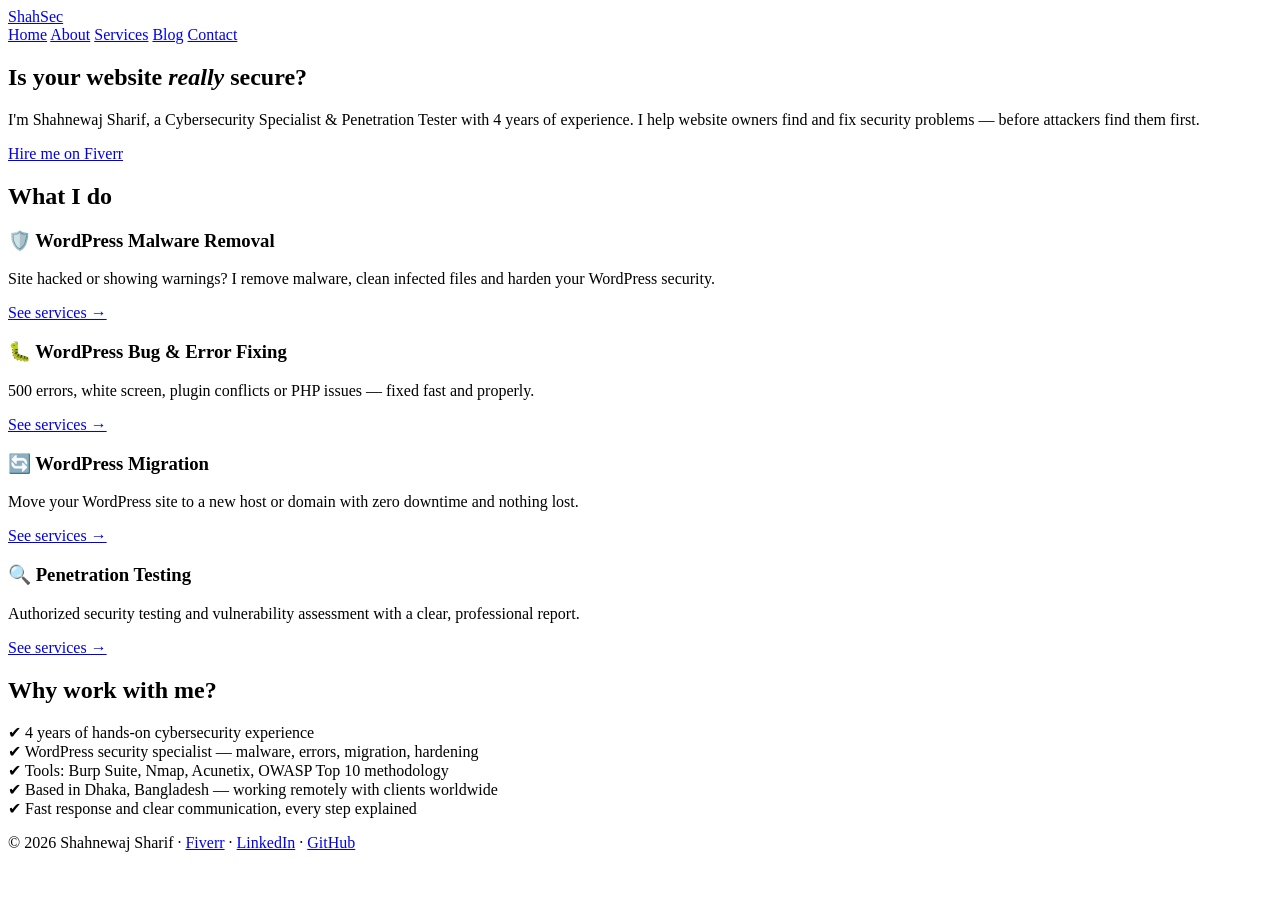
==== index.html @ 35610202 "Create index.html" ====
<!DOCTYPE html>
<html lang="en">
<head>
<meta charset="UTF-8">
<meta name="viewport" content="width=device-width, initial-scale=1.0">
<title>Shahnewaj Sharif — Cybersecurity Specialist & Penetration Tester</title>
<meta name="description" content="Cybersecurity Specialist & Penetration Tester. WordPress malware removal, bug fixing, migration and penetration testing. 4 years of experience, Dhaka, Bangladesh — working remotely worldwide.">
<link rel="stylesheet" href="style.css">
</head>
<body>
<header>
  <a class="logo" href="index.html">Shah<span>Sec</span></a>
  <nav>
    <a href="index.html" class="active">Home</a>
    <a href="about.html">About</a>
    <a href="services.html">Services</a>
    <a href="blog.html">Blog</a>
    <a href="contact.html">Contact</a>
  </nav>
</header>

<section class="hero">
  <h1>Is your website <em>really</em> secure?</h1>
  <p>I'm Shahnewaj Sharif, a Cybersecurity Specialist &amp; Penetration Tester with 4 years of experience. I help website owners find and fix security problems — before attackers find them first.</p>
  <a class="btn" href="https://www.fiverr.com/shahcyber">Hire me on Fiverr</a>
</section>

<div class="wrap">
  <h2>What I do</h2>
  <div class="cards">
    <div class="card">
      <h3>🛡️ WordPress Malware Removal</h3>
      <p>Site hacked or showing warnings? I remove malware, clean infected files and harden your WordPress security.</p>
      <a href="services.html">See services →</a>
    </div>
    <div class="card">
      <h3>🐛 WordPress Bug &amp; Error Fixing</h3>
      <p>500 errors, white screen, plugin conflicts or PHP issues — fixed fast and properly.</p>
      <a href="services.html">See services →</a>
    </div>
    <div class="card">
      <h3>🔄 WordPress Migration</h3>
      <p>Move your WordPress site to a new host or domain with zero downtime and nothing lost.</p>
      <a href="services.html">See services →</a>
    </div>
    <div class="card">
      <h3>🔍 Penetration Testing</h3>
      <p>Authorized security testing and vulnerability assessment with a clear, professional report.</p>
      <a href="services.html">See services →</a>
    </div>
  </div>
</div>

<div class="wrap">
  <h2>Why work with me?</h2>
  <p>✔ 4 years of hands-on cybersecurity experience<br>
  ✔ WordPress security specialist — malware, errors, migration, hardening<br>
  ✔ Tools: Burp Suite, Nmap, Acunetix, OWASP Top 10 methodology<br>
  ✔ Based in Dhaka, Bangladesh — working remotely with clients worldwide<br>
  ✔ Fast response and clear communication, every step explained</p>
</div>

<footer>
  © 2026 Shahnewaj Sharif · <a href="https://www.fiverr.com/shahcyber">Fiverr</a> · <a href="https://www.linkedin.com/in/shahnewaj-sharif-12657544a">LinkedIn</a> · <a href="https://github.com/shahsec">GitHub</a>
</footer>
</body>
</html>
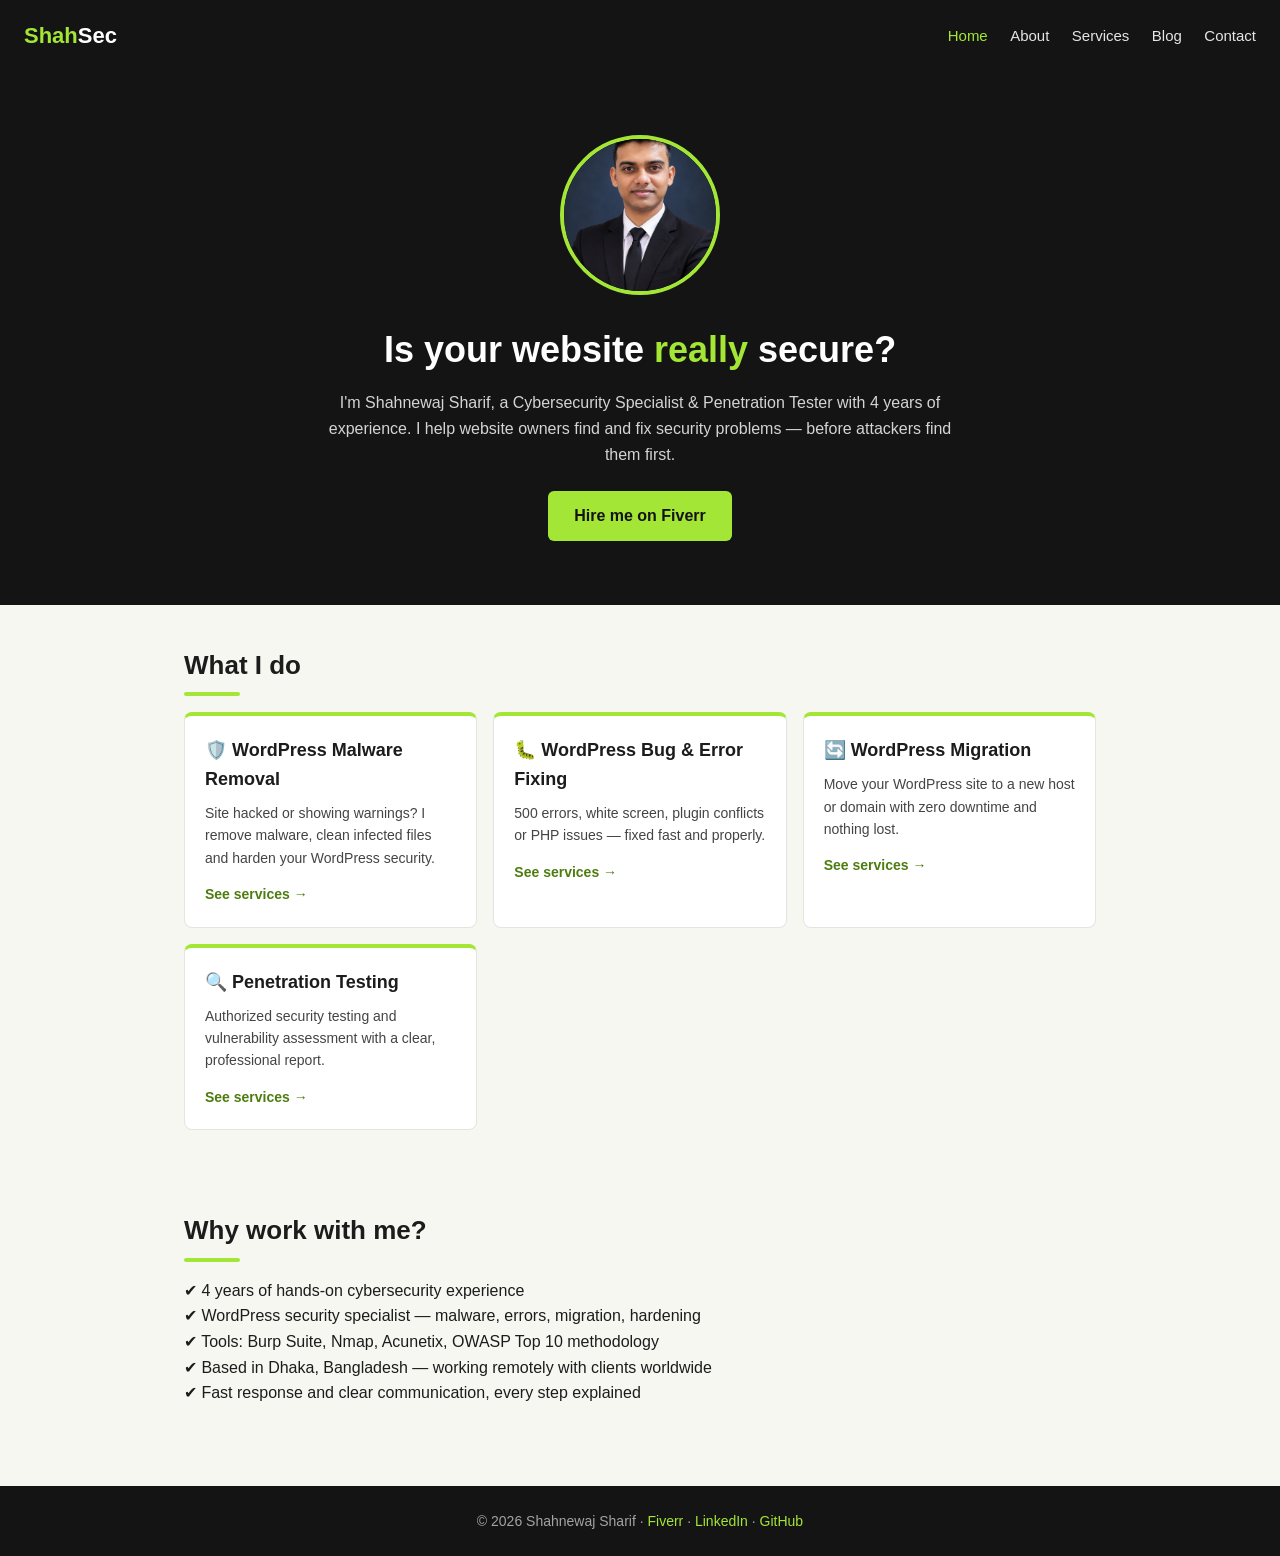
==== commit 46ebb9be: "Update index.html" ====
--- a/index.html
+++ b/index.html
@@ -20,6 +20,7 @@
 </header>
 
 <section class="hero">
+<img src="profile.png" alt="Shahnewaj Sharif" class="profile-pic">
   <h1>Is your website <em>really</em> secure?</h1>
   <p>I'm Shahnewaj Sharif, a Cybersecurity Specialist &amp; Penetration Tester with 4 years of experience. I help website owners find and fix security problems — before attackers find them first.</p>
   <a class="btn" href="https://www.fiverr.com/shahcyber">Hire me on Fiverr</a>
--- a/style.css
+++ b/style.css
@@ -0,0 +1,29 @@
+* { margin: 0; padding: 0; box-sizing: border-box; }
+body { font-family: 'Segoe UI', Arial, sans-serif; background: #f7f7f2; color: #1c1c1c; line-height: 1.6; }
+header { background: #141414; padding: 18px 24px; display: flex; flex-wrap: wrap; align-items: center; justify-content: space-between; }
+.logo { color: #a3e635; font-size: 22px; font-weight: 700; text-decoration: none; }
+.logo span { color: #ffffff; }
+nav a { color: #e5e5e5; text-decoration: none; margin-left: 18px; font-size: 15px; }
+nav a:hover, nav a.active { color: #a3e635; }
+.hero { background: #141414; color: #fff; padding: 64px 24px; text-align: center; }
+.hero h1 { font-size: 36px; margin-bottom: 12px; }
+.hero h1 em { color: #a3e635; font-style: normal; }
+.hero p { max-width: 640px; margin: 0 auto 24px; color: #d4d4d4; }
+.btn { display: inline-block; background: #a3e635; color: #141414; padding: 12px 26px; border-radius: 6px; text-decoration: none; font-weight: 700; }
+.btn:hover { background: #84cc16; }
+.wrap { max-width: 960px; margin: 0 auto; padding: 40px 24px; }
+h2 { font-size: 26px; margin-bottom: 16px; }
+h2::after { content: ''; display: block; width: 56px; height: 4px; background: #a3e635; margin-top: 6px; border-radius: 2px; }
+.cards { display: grid; grid-template-columns: repeat(auto-fit, minmax(220px, 1fr)); gap: 16px; margin-top: 8px; }
+.card { background: #fff; border: 1px solid #e5e5e0; border-top: 4px solid #a3e635; border-radius: 8px; padding: 20px; }
+.card h3 { font-size: 18px; margin-bottom: 8px; }
+.card p { font-size: 14px; color: #444; margin-bottom: 12px; }
+.card a { color: #4d7c0f; font-weight: 700; text-decoration: none; font-size: 14px; }
+.card a:hover { text-decoration: underline; }
+article { background: #fff; border: 1px solid #e5e5e0; border-radius: 8px; padding: 24px; margin-bottom: 20px; }
+article h3 { margin-bottom: 6px; }
+article .date { font-size: 13px; color: #777; margin-bottom: 10px; }
+article ul { margin: 10px 0 10px 20px; }
+footer { background: #141414; color: #a3a3a3; text-align: center; padding: 24px; font-size: 14px; margin-top: 40px; }
+footer a { color: #a3e635; text-decoration: none; }
+.profile-pic { width: 160px; height: 160px; border-radius: 50%; object-fit: cover; border: 4px solid #a3e635; margin-bottom: 18px; }
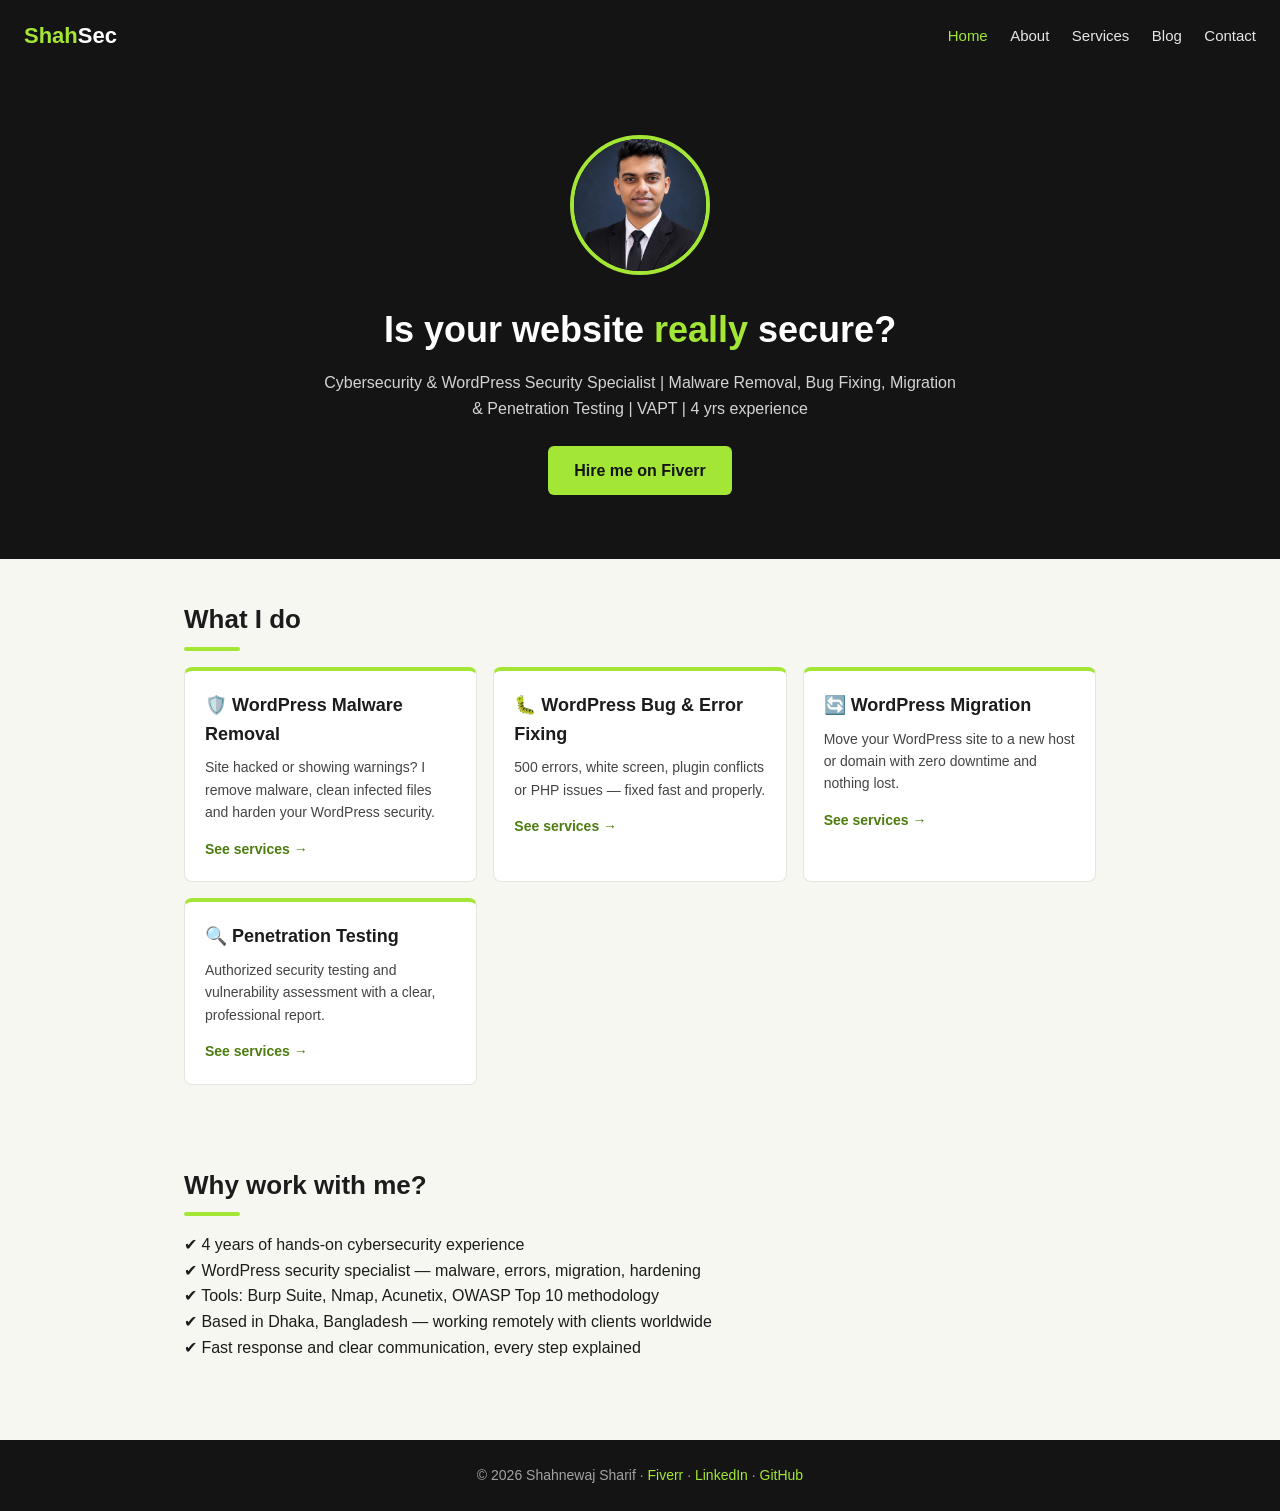
==== commit 093a1a04: "Update index.html" ====
--- a/index.html
+++ b/index.html
@@ -22,7 +22,8 @@
 <section class="hero">
 <img src="profile.png" alt="Shahnewaj Sharif" class="profile-pic">
   <h1>Is your website <em>really</em> secure?</h1>
-  <p>I'm Shahnewaj Sharif, a Cybersecurity Specialist &amp; Penetration Tester with 4 years of experience. I help website owners find and fix security problems — before attackers find them first.</p>
+  <p>Cybersecurity &amp; WordPress Security Specialist | Malware Removal, Bug Fixing, Migration &amp; Penetration Testing | VAPT | 4 yrs experience</p>
+
   <a class="btn" href="https://www.fiverr.com/shahcyber">Hire me on Fiverr</a>
 </section>
 
--- a/style.css
+++ b/style.css
@@ -26,4 +26,5 @@
 article ul { margin: 10px 0 10px 20px; }
 footer { background: #141414; color: #a3a3a3; text-align: center; padding: 24px; font-size: 14px; margin-top: 40px; }
 footer a { color: #a3e635; text-decoration: none; }
-.profile-pic { width: 160px; height: 160px; border-radius: 50%; object-fit: cover; border: 4px solid #a3e635; margin-bottom: 18px; }
+.profile-pic { width: 140px; height: 140px; border-radius: 50%; object-fit: cover; object-position: 50% 20%; border: 4px solid #a3e635; margin-bottom: 18px; }
+
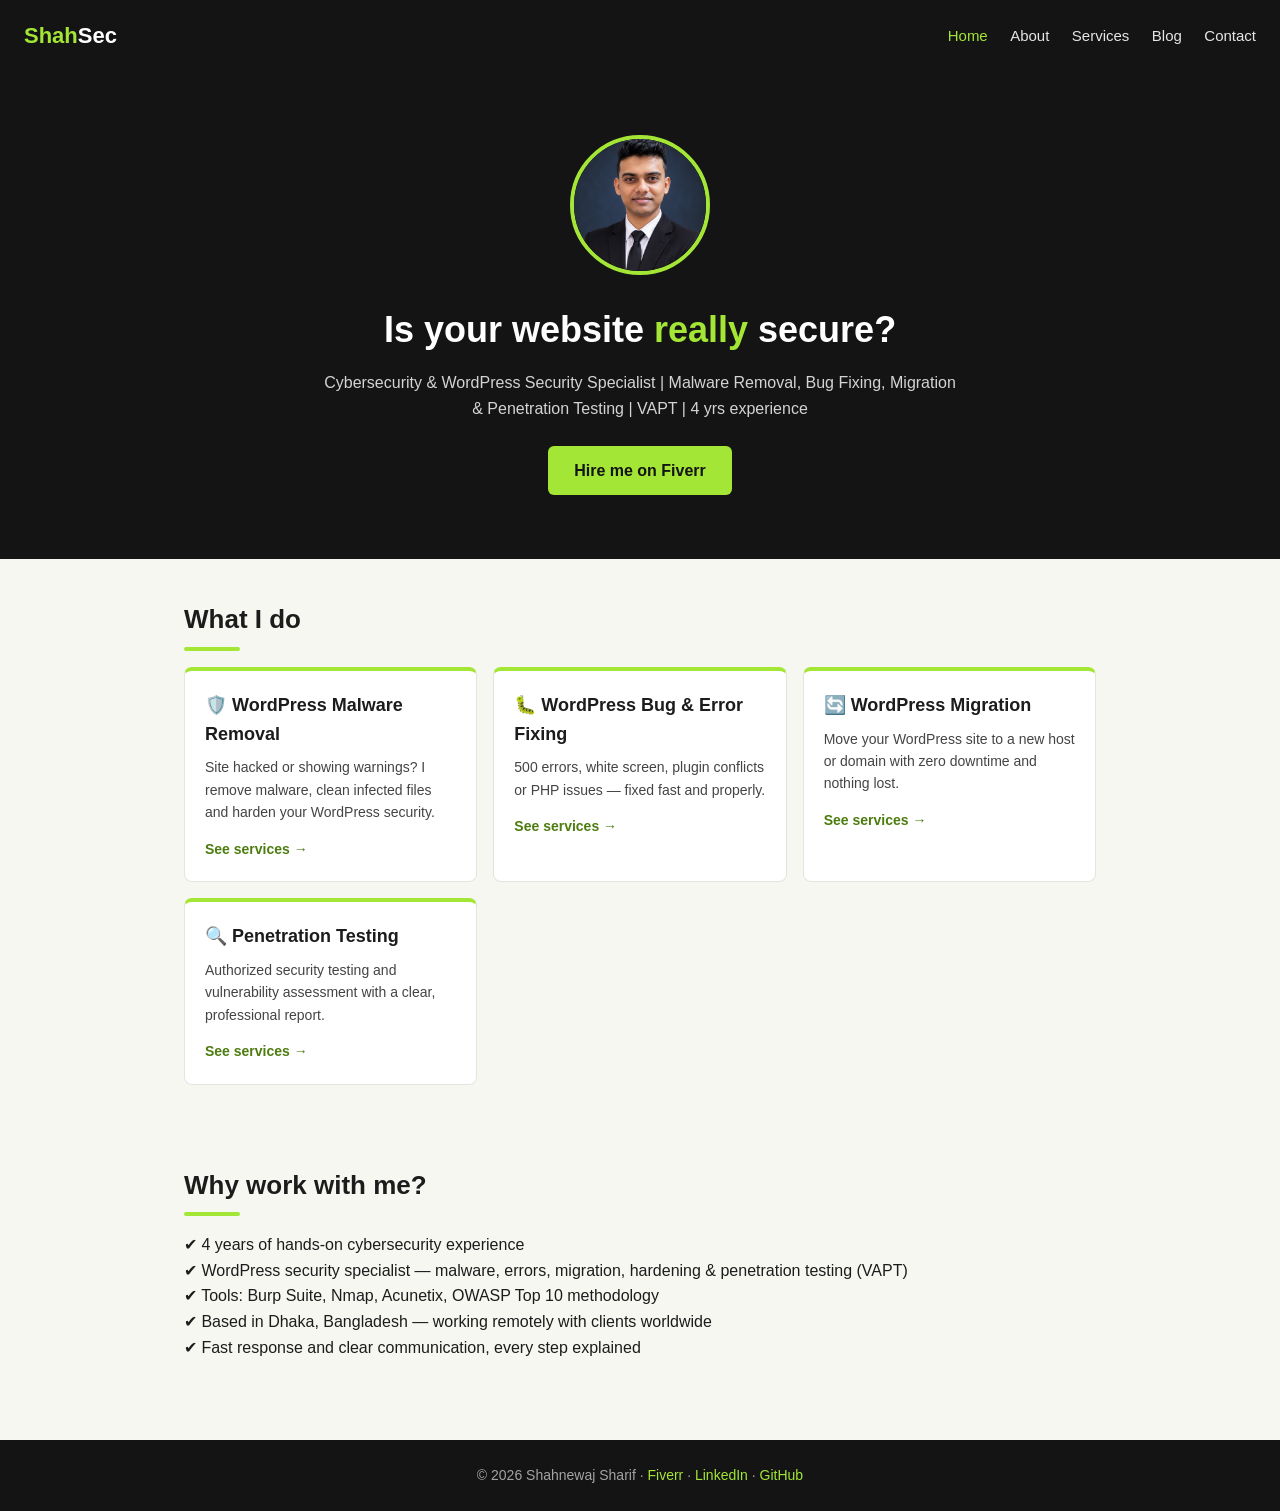
==== commit be5cfb2b: "Update index.html" ====
--- a/index.html
+++ b/index.html
@@ -3,8 +3,10 @@
 <head>
 <meta charset="UTF-8">
 <meta name="viewport" content="width=device-width, initial-scale=1.0">
-<title>Shahnewaj Sharif — Cybersecurity Specialist & Penetration Tester</title>
-<meta name="description" content="Cybersecurity Specialist & Penetration Tester. WordPress malware removal, bug fixing, migration and penetration testing. 4 years of experience, Dhaka, Bangladesh — working remotely worldwide.">
+<title>Shahnewaj Sharif — Cybersecurity & WordPress Security Specialist</title>
+
+<meta name="description" content="Cybersecurity & WordPress Security Specialist — WordPress malware removal, bug fixing, migration and penetration testing (VAPT). 4 years of experience, Dhaka, Bangladesh — working remotely worldwide.">
+
 <link rel="stylesheet" href="style.css">
 </head>
 <body>
@@ -56,7 +58,7 @@
 <div class="wrap">
   <h2>Why work with me?</h2>
   <p>✔ 4 years of hands-on cybersecurity experience<br>
-  ✔ WordPress security specialist — malware, errors, migration, hardening<br>
+  ✔ WordPress security specialist — malware, errors, migration, hardening & penetration testing (VAPT)<br>
   ✔ Tools: Burp Suite, Nmap, Acunetix, OWASP Top 10 methodology<br>
   ✔ Based in Dhaka, Bangladesh — working remotely with clients worldwide<br>
   ✔ Fast response and clear communication, every step explained</p>
